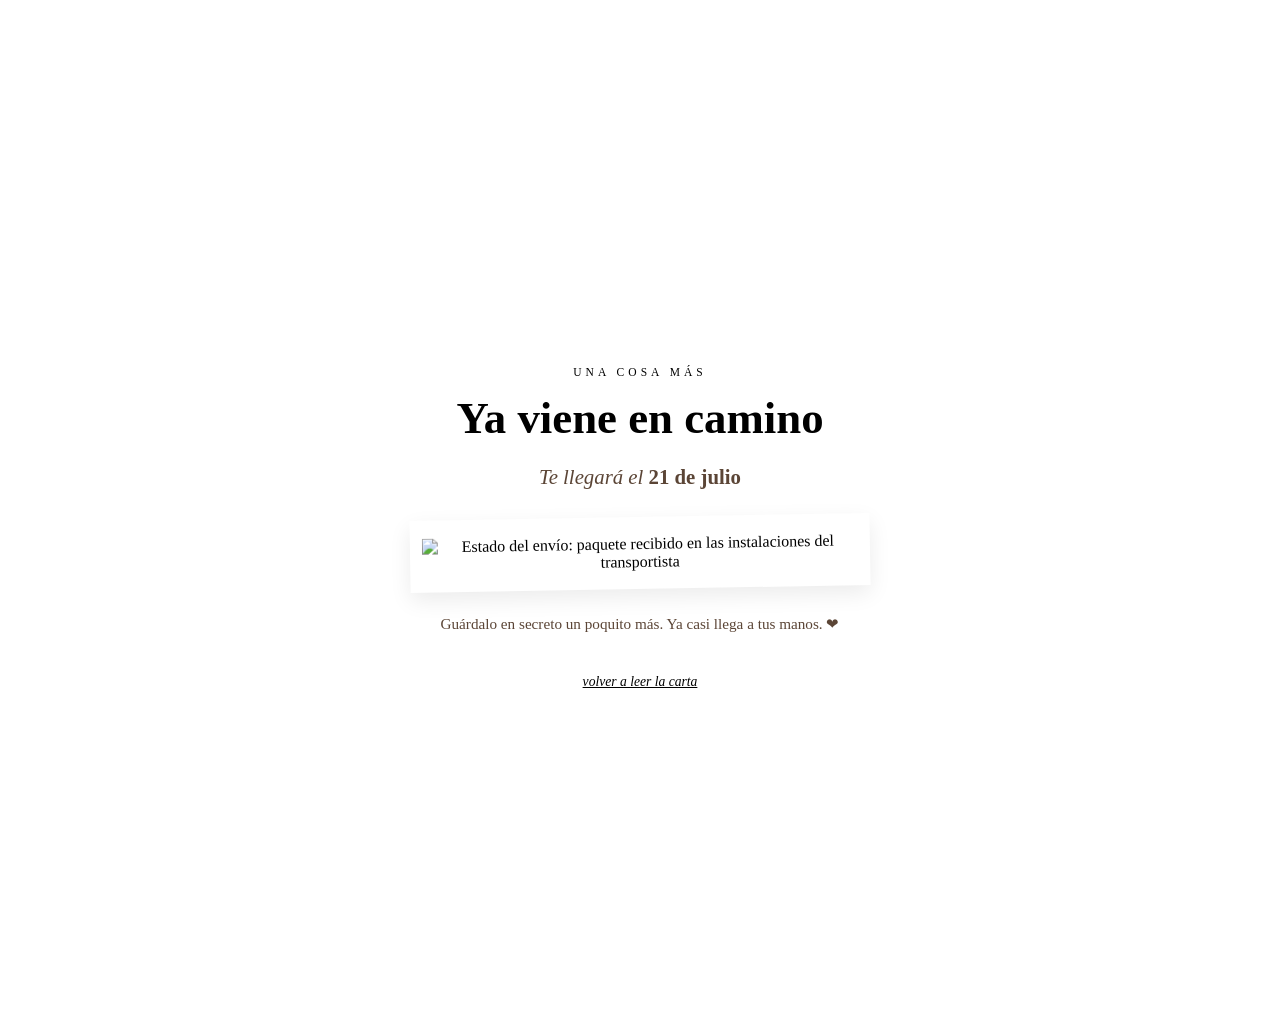
==== sorpresa.html @ 02b0ef3d "Add files via upload" ====
<!DOCTYPE html>
<html lang="es">
<head>
<meta charset="UTF-8">
<meta name="viewport" content="width=device-width, initial-scale=1.0">
<title>Tu sorpresa</title>
<link rel="stylesheet" href="css/style.css">
<style>
  .surprise{
    min-height: 100svh;
    display:flex;
    align-items:center;
    justify-content:center;
    padding: 60px 24px;
  }
  .surprise__card{
    max-width: 460px;
    width:100%;
    text-align:center;
    background: var(--paper);
    padding: 48px 32px 40px;
    box-shadow: 0 20px 50px var(--shadow);
    position:relative;
  }
  .surprise__eyebrow{
    font-family:'Cormorant Garamond', serif;
    letter-spacing:.35em;
    text-transform:uppercase;
    font-size: 0.72rem;
    color: var(--burgundy);
    margin-bottom: 14px;
  }
  .surprise__title{
    font-family:'Dancing Script', cursive;
    font-size: clamp(2rem, 7vw, 2.8rem);
    color: var(--burgundy-dark);
    margin: 0 0 10px;
  }
  .surprise__date{
    font-family:'Cormorant Garamond', serif;
    font-style: italic;
    font-size: 1.3rem;
    color:#5b4536;
    margin-bottom: 28px;
  }
  .surprise__date strong{
    color: var(--burgundy);
    font-style: normal;
  }
  .surprise__img-wrap{
    background:#fff;
    padding: 18px 12px;
    box-shadow: 0 8px 22px rgba(0,0,0,0.08);
    margin-bottom: 26px;
    transform: rotate(-1deg);
  }
  .surprise__img-wrap img{
    width:100%;
    display:block;
  }
  .surprise__text{
    font-size: 0.95rem;
    color:#5b4536;
  }
  .back-home{
    display:inline-block;
    margin-top: 26px;
    font-family:'Cormorant Garamond', serif;
    font-style: italic;
    font-size: 0.85rem;
    color: var(--burgundy);
    text-decoration: underline;
  }
</style>
</head>
<body>

  <section class="surprise">
    <div class="surprise__card">
      <p class="surprise__eyebrow">Una cosa más</p>
      <h1 class="surprise__title">Ya viene en camino</h1>
      <p class="surprise__date">Te llegará el <strong>21 de julio</strong></p>

      <div class="surprise__img-wrap">
        <img src="images/sorpresa-envio.png" alt="Estado del envío: paquete recibido en las instalaciones del transportista">
      </div>

      <p class="surprise__text">Guárdalo en secreto un poquito más. Ya casi llega a tus manos. ❤</p>

      <a href="index.html" class="back-home">volver a leer la carta</a>
    </div>
  </section>

</body>
</html>
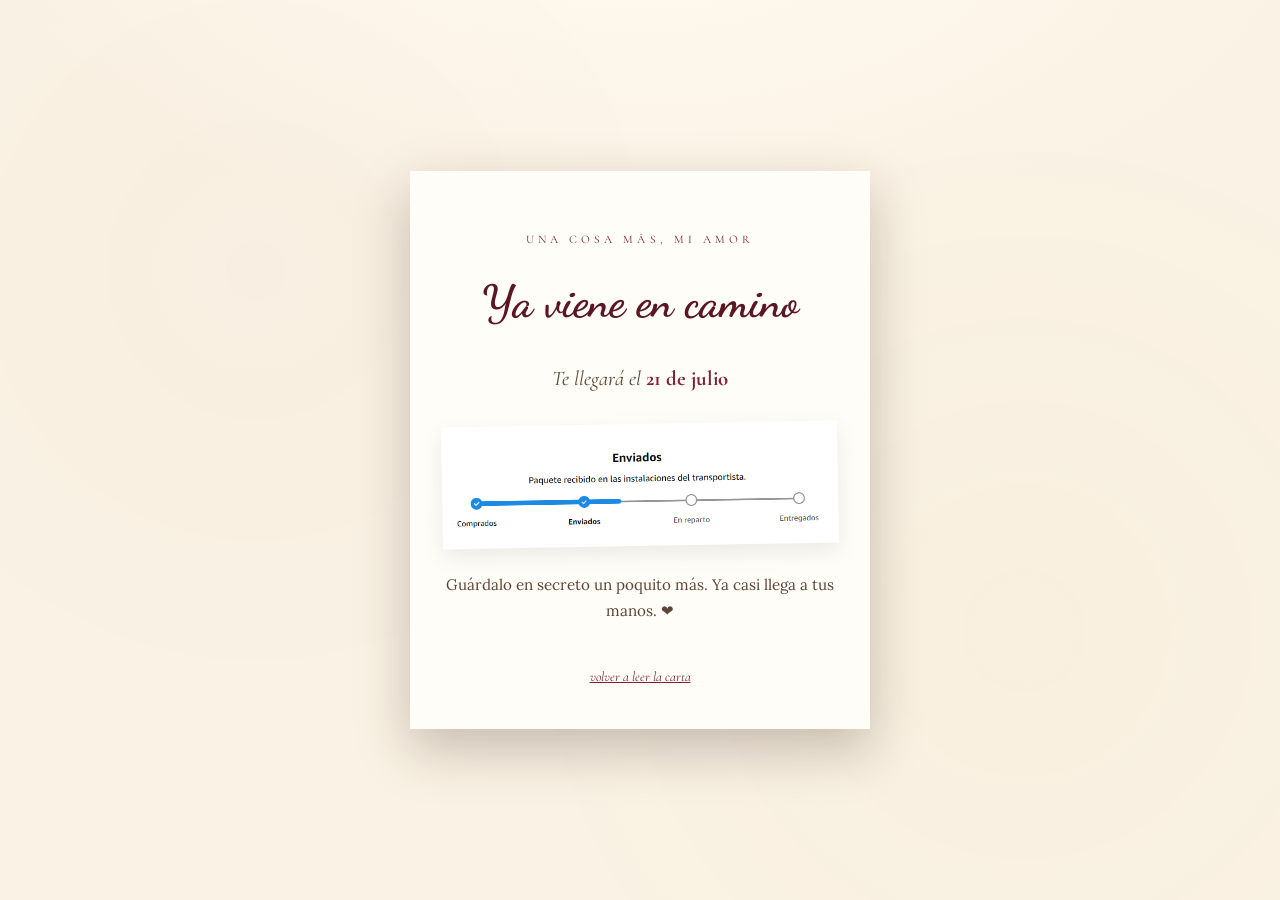
==== commit 395b5889: "Add files via upload" ====
--- a/sorpresa.html
+++ b/sorpresa.html
@@ -3,7 +3,7 @@
 <head>
 <meta charset="UTF-8">
 <meta name="viewport" content="width=device-width, initial-scale=1.0">
-<title>Tu sorpresa</title>
+<title>Sorpresa para mi amor</title>
 <link rel="stylesheet" href="css/style.css">
 <style>
   .surprise{
@@ -77,7 +77,7 @@
 
   <section class="surprise">
     <div class="surprise__card">
-      <p class="surprise__eyebrow">Una cosa más</p>
+      <p class="surprise__eyebrow">Una cosa más, mi amor</p>
       <h1 class="surprise__title">Ya viene en camino</h1>
       <p class="surprise__date">Te llegará el <strong>21 de julio</strong></p>
 
--- a/css/style.css
+++ b/css/style.css
@@ -0,0 +1,368 @@
+@import url('https://fonts.googleapis.com/css2?family=Cormorant+Garamond:ital,wght@0,400;0,500;0,600;1,400&family=Dancing+Script:wght@500;700&family=Lora:ital,wght@0,400;0,500;1,400&display=swap');
+
+:root{
+  --cream: #FAF2E4;
+  --paper: #FFFDF8;
+  --ink: #2E1B14;
+  --burgundy: #7C2233;
+  --burgundy-dark: #5A1622;
+  --gold: #C79A45;
+  --rose-tape: #E3B9B4;
+  --shadow: rgba(46, 27, 20, 0.25);
+  --max-w: 880px;
+}
+
+*{ box-sizing: border-box; }
+
+html{ scroll-behavior: smooth; }
+
+@media (prefers-reduced-motion: reduce){
+  html{ scroll-behavior: auto; }
+  *{ animation-duration: 0.001ms !important; animation-iteration-count: 1 !important; transition-duration: 0.001ms !important; }
+}
+
+body{
+  margin:0;
+  background:
+    radial-gradient(1200px 600px at 50% -10%, #fffaf0 0%, var(--cream) 55%),
+    var(--cream);
+  color: var(--ink);
+  font-family: 'Lora', serif;
+  line-height: 1.7;
+  -webkit-font-smoothing: antialiased;
+}
+
+a{ color: inherit; }
+
+.container{
+  max-width: var(--max-w);
+  margin: 0 auto;
+  padding: 0 24px;
+}
+
+/* ---------- Textura de fondo tipo papel ---------- */
+body::before{
+  content:"";
+  position: fixed;
+  inset:0;
+  pointer-events:none;
+  z-index: 0;
+  opacity: 0.5;
+  background-image:
+    radial-gradient(circle at 20% 30%, rgba(124,34,51,0.03) 0, transparent 40%),
+    radial-gradient(circle at 80% 70%, rgba(199,154,69,0.05) 0, transparent 45%);
+}
+
+/* ---------- HERO ---------- */
+.hero{
+  min-height: 100svh;
+  display:flex;
+  flex-direction:column;
+  align-items:center;
+  justify-content:center;
+  text-align:center;
+  position: relative;
+  padding: 40px 24px;
+}
+
+.hero__eyebrow{
+  font-family:'Cormorant Garamond', serif;
+  letter-spacing:.35em;
+  text-transform:uppercase;
+  font-size: 0.75rem;
+  color: var(--burgundy);
+  margin-bottom: 18px;
+}
+
+.hero__title{
+  font-family:'Dancing Script', cursive;
+  font-weight:700;
+  font-size: clamp(2.8rem, 9vw, 5.5rem);
+  color: var(--burgundy-dark);
+  margin: 0 0 10px;
+  line-height: 1;
+}
+
+.hero__subtitle{
+  font-family:'Cormorant Garamond', serif;
+  font-style: italic;
+  font-size: clamp(1.1rem, 2.5vw, 1.4rem);
+  color: #5b4536;
+  max-width: 480px;
+  margin: 0 0 44px;
+}
+
+/* Sello de cera */
+.seal{
+  --size: 110px;
+  width: var(--size);
+  height: var(--size);
+  border-radius: 50%;
+  border: none;
+  cursor: pointer;
+  background: radial-gradient(circle at 35% 30%, #9c2c3f, var(--burgundy) 60%, var(--burgundy-dark) 100%);
+  box-shadow: 0 10px 24px var(--shadow), inset 0 -6px 10px rgba(0,0,0,0.25), inset 0 4px 8px rgba(255,255,255,0.15);
+  color: #f6e6c8;
+  font-family:'Cormorant Garamond', serif;
+  font-size: 0.85rem;
+  letter-spacing: .08em;
+  display:flex;
+  align-items:center;
+  justify-content:center;
+  position:relative;
+  transition: transform .25s ease, box-shadow .25s ease;
+  animation: floatSeal 4s ease-in-out infinite;
+}
+.seal:hover{ transform: scale(1.06); box-shadow: 0 14px 30px var(--shadow), inset 0 -6px 10px rgba(0,0,0,0.25); }
+.seal:active{ transform: scale(0.97); }
+.seal::before{
+  content:"♡";
+  position:absolute;
+  top:14px;
+  font-size: 1.5rem;
+  color:#f6e6c8;
+}
+.seal span{ margin-top: 30px; }
+
+@keyframes floatSeal{
+  0%,100%{ transform: translateY(0); }
+  50%{ transform: translateY(-6px); }
+}
+
+.scroll-hint{
+  margin-top: 34px;
+  font-size: 0.8rem;
+  letter-spacing:.15em;
+  text-transform:uppercase;
+  color:#8a6f57;
+  opacity: .8;
+}
+
+/* ---------- SECCIONES GENERALES ---------- */
+section{
+  position: relative;
+  z-index: 1;
+  padding: 90px 0;
+}
+
+.section-head{
+  text-align:center;
+  margin-bottom: 56px;
+}
+
+.section-head__eyebrow{
+  font-family:'Cormorant Garamond', serif;
+  letter-spacing:.3em;
+  text-transform: uppercase;
+  font-size: 0.72rem;
+  color: var(--burgundy);
+  margin-bottom: 10px;
+}
+
+.section-head__title{
+  font-family:'Cormorant Garamond', serif;
+  font-weight:600;
+  font-size: clamp(2rem, 5vw, 2.8rem);
+  color: var(--burgundy-dark);
+  margin:0;
+}
+
+/* ---------- CARTA ---------- */
+.letter{
+  display:flex;
+  justify-content:center;
+}
+
+.letter__frame{
+  position: relative;
+  max-width: 620px;
+  width: 100%;
+  background: var(--paper);
+  padding: 14px;
+  border-radius: 2px;
+  box-shadow: 0 18px 45px var(--shadow), 0 2px 0 rgba(0,0,0,0.04);
+  transform: rotate(-0.6deg);
+}
+
+.letter__frame img{
+  display:block;
+  width:100%;
+  height:auto;
+  border-radius: 1px;
+}
+
+.tape{
+  position:absolute;
+  width: 90px;
+  height: 34px;
+  background: var(--rose-tape);
+  opacity: .75;
+  box-shadow: 0 2px 4px rgba(0,0,0,0.15);
+}
+.tape--tl{ top:-16px; left: -18px; transform: rotate(-40deg); }
+.tape--tr{ top:-16px; right: -18px; transform: rotate(40deg); }
+
+/* ---------- TIMELINE ---------- */
+.timeline{
+  position:relative;
+}
+
+.timeline__spine{
+  position:absolute;
+  left:50%;
+  top:0;
+  bottom:0;
+  width:2px;
+  background: repeating-linear-gradient(to bottom, var(--gold) 0 8px, transparent 8px 16px);
+  transform: translateX(-50%);
+}
+
+.timeline__list{
+  list-style:none;
+  margin:0;
+  padding:0;
+  display:flex;
+  flex-direction:column;
+  gap: 70px;
+}
+
+.moment{
+  position:relative;
+  width: 100%;
+  display:flex;
+}
+.moment:nth-child(odd){ justify-content:flex-start; }
+.moment:nth-child(even){ justify-content:flex-end; }
+
+.moment__card{
+  width: min(340px, 44vw);
+  background: var(--paper);
+  padding: 10px 10px 18px;
+  box-shadow: 0 14px 30px var(--shadow);
+  opacity: 0;
+  transform: translateY(30px);
+  transition: opacity .7s ease, transform .7s ease;
+}
+.moment:nth-child(odd) .moment__card{ transform: translateY(30px) rotate(-2deg); }
+.moment:nth-child(even) .moment__card{ transform: translateY(30px) rotate(2deg); }
+.moment.in-view .moment__card{ opacity:1; transform: translateY(0) rotate(var(--r,-1.2deg)); }
+.moment:nth-child(odd).in-view .moment__card{ --r: -1.4deg; }
+.moment:nth-child(even).in-view .moment__card{ --r: 1.4deg; }
+
+.moment__card img{
+  display:block;
+  width:100%;
+  height: 230px;
+  object-fit: cover;
+  filter: sepia(6%) saturate(105%);
+}
+
+.moment__meta{
+  padding: 12px 6px 0;
+  text-align:center;
+}
+
+.moment__date{
+  font-family:'Cormorant Garamond', serif;
+  font-style: italic;
+  color: var(--burgundy);
+  font-size: 0.85rem;
+  letter-spacing:.04em;
+}
+
+.moment__caption{
+  font-size: 0.85rem;
+  color:#5b4536;
+  margin-top:4px;
+}
+
+.moment__pin{
+  position:absolute;
+  top:-10px;
+  left:50%;
+  transform: translateX(-50%);
+  width:16px; height:16px;
+  border-radius:50%;
+  background: var(--burgundy);
+  box-shadow: 0 0 0 4px var(--cream), 0 3px 6px rgba(0,0,0,.3);
+  z-index:2;
+}
+
+/* ---------- CIERRE / CTA ---------- */
+.finale{
+  text-align:center;
+  padding-bottom: 140px;
+}
+
+.finale__title{
+  font-family:'Dancing Script', cursive;
+  font-size: clamp(2.2rem, 6vw, 3.2rem);
+  color: var(--burgundy-dark);
+  margin-bottom: 14px;
+}
+
+.finale__text{
+  font-family:'Cormorant Garamond', serif;
+  font-style: italic;
+  color:#5b4536;
+  max-width: 460px;
+  margin: 0 auto 36px;
+}
+
+.btn-primary{
+  display:inline-flex;
+  align-items:center;
+  gap:10px;
+  background: var(--burgundy);
+  color: #fbeedd;
+  text-decoration:none;
+  font-family:'Cormorant Garamond', serif;
+  letter-spacing:.06em;
+  text-transform:uppercase;
+  font-size: 0.85rem;
+  padding: 16px 34px;
+  border-radius: 999px;
+  box-shadow: 0 14px 28px var(--shadow);
+  border: 1px solid rgba(255,255,255,0.15);
+  transition: transform .2s ease, box-shadow .2s ease;
+  opacity: 0;
+  pointer-events:none;
+  transform: translateY(14px);
+}
+.btn-primary.show{
+  opacity: 1;
+  pointer-events:auto;
+  transform: translateY(0);
+  transition: opacity .8s ease, transform .8s ease;
+}
+.btn-primary:hover{ transform: translateY(-3px); box-shadow: 0 18px 34px var(--shadow); }
+
+.finale__hint{
+  margin-top: 18px;
+  font-size: 0.78rem;
+  color:#a08a72;
+  min-height: 1.2em;
+}
+
+footer{
+  text-align:center;
+  padding: 30px 0 40px;
+  font-size: 0.75rem;
+  color:#a08a72;
+  letter-spacing:.08em;
+}
+
+/* ---------- RESPONSIVE ---------- */
+@media (max-width: 640px){
+  .moment__card{ width: 78vw; }
+  .timeline__spine{ left: 18px; }
+  .moment{ justify-content:flex-start !important; padding-left: 34px; }
+  .moment__pin{ left: 18px; }
+  .letter__frame{ margin: 0 8px; }
+}
+
+/* Foco visible para accesibilidad */
+a:focus-visible, button:focus-visible{
+  outline: 2px solid var(--gold);
+  outline-offset: 3px;
+}
